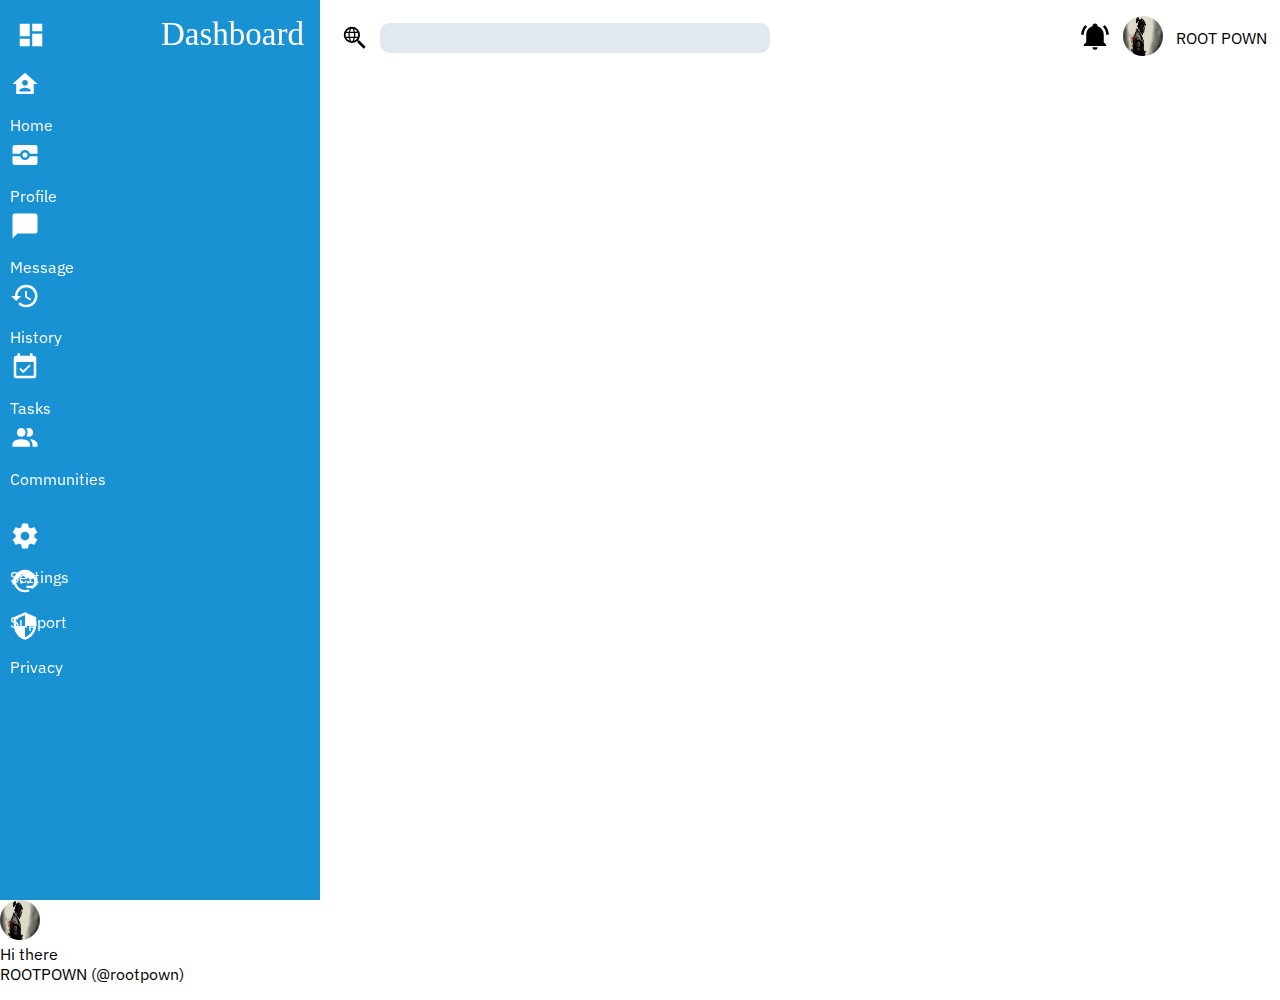
==== components/index.html @ bef2fa67 "фиксация изменения кода" ====
<!DOCTYPE html>
<html lang="en">
<head>
    <meta charset="UTF-8">
    <meta name="viewport" content="width=device-width, initial-scale=1.0">
    <title>dashboard</title>

    <link rel="stylesheet" href="../components/style/main/main.css">
</head>
<body>
    <div class="container">
                    <div class="nav_header">
                        <div class="nav_logo">
                            <img src="../icon/view-dashboard.svg" alt="">
                            <span>Dashboard</span>
                        </div>
                        <div class="nav_notification">
                            <ul class="nav_navigator_u">
                                <li class="li_1"><div class="li_home"></div>Home</li>
                                <li class="li_2"><div class="li_profile"></div>Profile</li>
                                <li class="li_3"><div class="li_message"></div>Message</li>
                                <li class="li_4"><div class="li_history"></div>History</li>
                                <li class="li_5"><div class="li_tasks"></div>Tasks</li>
                                <li class="li_6"><div class="li_communities"></div>Communities</li>
                            </ul>
                            <ul class="nav_navigator_d">
                                <li class="li_7"><div class="li_settings"></div>Settings</li>
                                <li class="li_8"><div class="li_support"></div>Support</li>
                                <li class="li_9"><div class="li_privacy"></div>Privacy</li>
                            </ul>
                        </div>
                    </div>
                    <div class="each_cont">
                <div class="each_page">
                        <div class="each_input">
                            <img src="/icon/search-web.svg" alt="">
                            <input class="each_i" type="text" >
                        </div>
                        <div class="each_user">
                            <ul>
                                <li><img src="/icon/bell-ring.svg" alt=""></li>
                                <li><div class="each_user_radius"><img src="/icon/ghost.jpg" alt=""></div></li>
                                <li><p>ROOT POWN</p></li>
                            </ul>
                        </div>
                    </div>
                </div>
                    <div class="each_list">
                        <div class="each_start">
                            <div class="each_user_radius">
                                <img src="/icon/ghost.jpg" alt="">
                            </div>
                            <p>Hi there</p>
                            <span>ROOTPOWN (@rootpown)</span>
                        </div>
                        <div class="each_end">
                            <div class="each_end_list">
                                <ul class="ul_each_class">
                                    <li></li>
                                    <li></li>
                                    <li></li>
                                </ul>
                            </div>
                        </div>
                    </div>
                    </div>
    </div>
</body>
</html>
---- components/style/main/main.css ----
@import url("https://fonts.googleapis.com/css2?family=IBM+Plex+Sans:ital,wght@0,100;0,200;0,300;0,400;0,500;0,600;0,700;1,100;1,200;1,300;1,400;1,500;1,600;1,700&display=swap");
body,
h1,
h2,
h3,
p {
  padding: 0;
  margin: 0;
}

li {
  list-style: none;
}

img {
  width: 30px;
}

body {
  font-family: "IBM Plex Sans", sans-serif;
}

.container {
  display: grid;
  grid-template-columns: 1fr 3fr;
}

.nav_header {
  background-color: #1992d4;
  height: 100vh;
}
.nav_header .nav_logo {
  color: #fff;
  filter: brightness(0) saturate(100%) invert(100%);
  padding: 1rem;
  display: grid;
  grid-template-columns: 3fr 1fr;
  justify-content: center;
  align-items: center;
}
.nav_header .nav_logo span {
  font-size: 33px;
  font-family: bold;
}
.nav_header .nav_notification {
  display: grid;
  color: #fff;
  filter: brightness(0) saturate(100%) invert(100%);
  grid-gap: 2rem;
}
.nav_header .nav_notification .nav_navigator_u,
.nav_header .nav_notification .nav_navigator_d {
  padding: 0 0 0 10px;
  margin: 0;
  display: grid;
  grid-gap: 0.3rem;
}
.nav_header .nav_notification .nav_navigator_u li,
.nav_header .nav_notification .nav_navigator_d li {
  display: grid;
  align-items: center;
  gap: 1rem;
  background-repeat: no-repeat;
}
.nav_header .nav_notification .nav_navigator_u .li_home,
.nav_header .nav_notification .nav_navigator_u .li_profile,
.nav_header .nav_notification .nav_navigator_u .li_message,
.nav_header .nav_notification .nav_navigator_u .li_history,
.nav_header .nav_notification .nav_navigator_u .li_tasks,
.nav_header .nav_notification .nav_navigator_u .li_communities,
.nav_header .nav_notification .nav_navigator_u .li_settings,
.nav_header .nav_notification .nav_navigator_u .li_support,
.nav_header .nav_notification .nav_navigator_u .li_privacy,
.nav_header .nav_notification .nav_navigator_d .li_home,
.nav_header .nav_notification .nav_navigator_d .li_profile,
.nav_header .nav_notification .nav_navigator_d .li_message,
.nav_header .nav_notification .nav_navigator_d .li_history,
.nav_header .nav_notification .nav_navigator_d .li_tasks,
.nav_header .nav_notification .nav_navigator_d .li_communities,
.nav_header .nav_notification .nav_navigator_d .li_settings,
.nav_header .nav_notification .nav_navigator_d .li_support,
.nav_header .nav_notification .nav_navigator_d .li_privacy {
  width: 30px;
  height: 30px;
}
.nav_header .nav_notification .nav_navigator_u .li_home,
.nav_header .nav_notification .nav_navigator_d .li_home {
  background-image: url("/icon/home-account.svg");
}
.nav_header .nav_notification .nav_navigator_u .li_profile,
.nav_header .nav_notification .nav_navigator_d .li_profile {
  background-image: url("/icon/passport-biometric.svg");
}
.nav_header .nav_notification .nav_navigator_u .li_message,
.nav_header .nav_notification .nav_navigator_d .li_message {
  background-image: url("/icon/message.svg");
}
.nav_header .nav_notification .nav_navigator_u .li_history,
.nav_header .nav_notification .nav_navigator_d .li_history {
  background-image: url("/icon/history.svg");
}
.nav_header .nav_notification .nav_navigator_u .li_tasks,
.nav_header .nav_notification .nav_navigator_d .li_tasks {
  background-image: url("/icon/calendar-check.svg");
}
.nav_header .nav_notification .nav_navigator_u .li_communities,
.nav_header .nav_notification .nav_navigator_d .li_communities {
  background-image: url("/icon/account-multiple.svg");
}
.nav_header .nav_notification .nav_navigator_u .li_settings,
.nav_header .nav_notification .nav_navigator_d .li_settings {
  background-image: url("/icon/cog.svg");
}
.nav_header .nav_notification .nav_navigator_u .li_support,
.nav_header .nav_notification .nav_navigator_d .li_support {
  background-image: url("/icon/face-agent.svg");
}
.nav_header .nav_notification .nav_navigator_u .li_privacy,
.nav_header .nav_notification .nav_navigator_d .li_privacy {
  background-image: url("/icon/secure.svg");
}
.nav_header .nav_notification .nav_navigator_d {
  grid-template-rows: repeat(3, 40px);
}

.each_cont .each_page {
  display: grid;
  grid-template-columns: 3fr 1fr;
  align-items: center;
}
.each_cont .each_input {
  display: grid;
  grid-template-columns: 50px 400px;
}
.each_cont .each_input img {
  margin-left: 20px;
}
.each_cont .each_input input {
  border-radius: 10px;
  margin-left: 10px;
  background-color: #e2e8f0;
  border: none;
}
.each_cont .each_user > ul {
  display: grid;
  grid-template-columns: repeat(3, auto);
  align-items: center;
}

.each_user_radius img {
  width: 40px;
  height: 40px;
  border-radius: 50%;
  background-attachment: fixed;
  background-position: center;
}/*# sourceMappingURL=main.css.map */
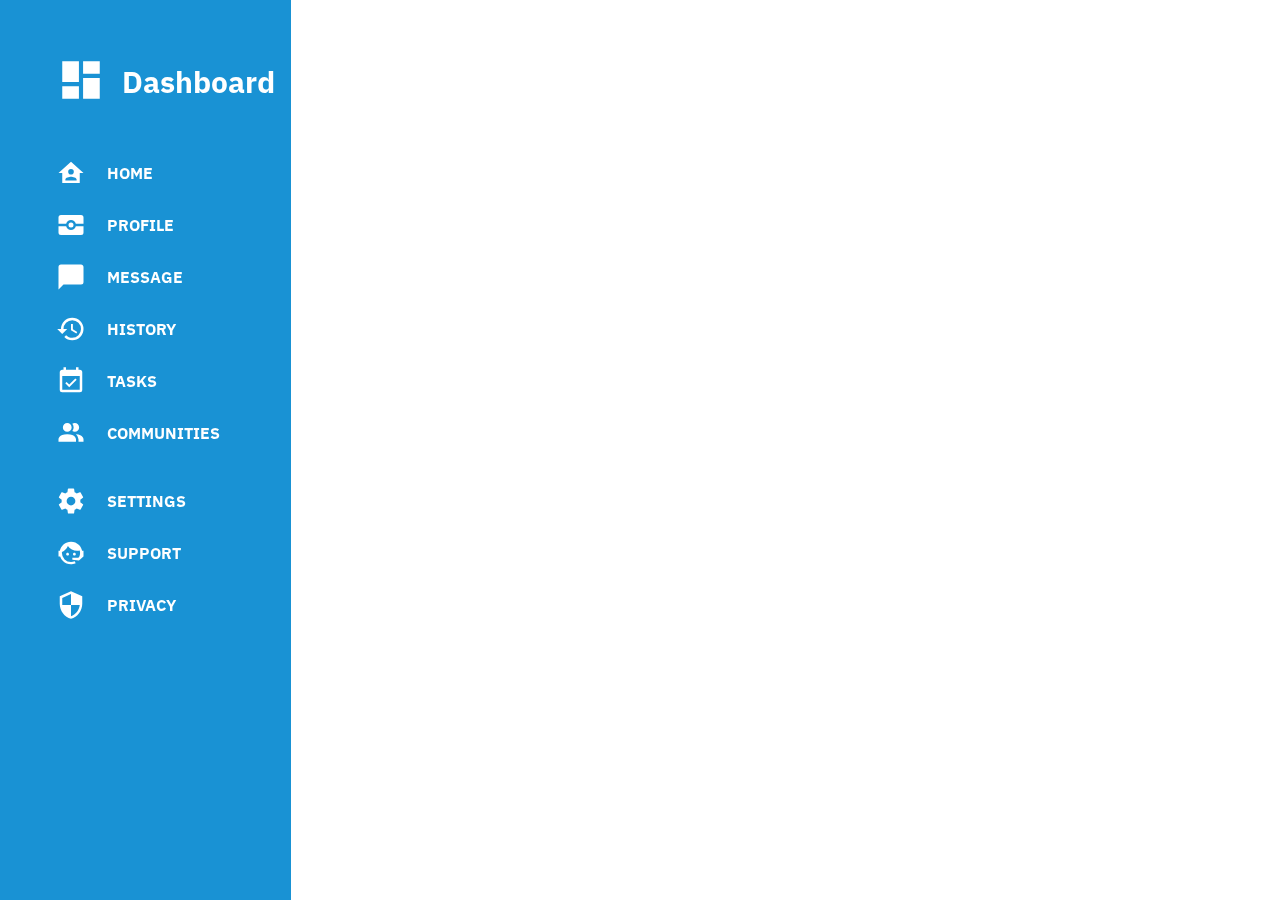
==== commit eb123842: "рефакторинг кода" ====
--- a/components/index.html
+++ b/components/index.html
@@ -3,67 +3,77 @@
 <head>
     <meta charset="UTF-8">
     <meta name="viewport" content="width=device-width, initial-scale=1.0">
-    <title>dashboard</title>
-
+    <title>Dashboard</title>
     <link rel="stylesheet" href="../components/style/main/main.css">
 </head>
 <body>
     <div class="container">
-                    <div class="nav_header">
-                        <div class="nav_logo">
-                            <img src="../icon/view-dashboard.svg" alt="">
-                            <span>Dashboard</span>
-                        </div>
-                        <div class="nav_notification">
-                            <ul class="nav_navigator_u">
-                                <li class="li_1"><div class="li_home"></div>Home</li>
-                                <li class="li_2"><div class="li_profile"></div>Profile</li>
-                                <li class="li_3"><div class="li_message"></div>Message</li>
-                                <li class="li_4"><div class="li_history"></div>History</li>
-                                <li class="li_5"><div class="li_tasks"></div>Tasks</li>
-                                <li class="li_6"><div class="li_communities"></div>Communities</li>
-                            </ul>
-                            <ul class="nav_navigator_d">
-                                <li class="li_7"><div class="li_settings"></div>Settings</li>
-                                <li class="li_8"><div class="li_support"></div>Support</li>
-                                <li class="li_9"><div class="li_privacy"></div>Privacy</li>
-                            </ul>
-                        </div>
-                    </div>
-                    <div class="each_cont">
-                <div class="each_page">
-                        <div class="each_input">
-                            <img src="/icon/search-web.svg" alt="">
-                            <input class="each_i" type="text" >
-                        </div>
-                        <div class="each_user">
-                            <ul>
-                                <li><img src="/icon/bell-ring.svg" alt=""></li>
-                                <li><div class="each_user_radius"><img src="/icon/ghost.jpg" alt=""></div></li>
-                                <li><p>ROOT POWN</p></li>
-                            </ul>
-                        </div>
-                    </div>
-                </div>
-                    <div class="each_list">
-                        <div class="each_start">
-                            <div class="each_user_radius">
-                                <img src="/icon/ghost.jpg" alt="">
-                            </div>
-                            <p>Hi there</p>
-                            <span>ROOTPOWN (@rootpown)</span>
-                        </div>
-                        <div class="each_end">
-                            <div class="each_end_list">
-                                <ul class="ul_each_class">
-                                    <li></li>
-                                    <li></li>
-                                    <li></li>
-                                </ul>
-                            </div>
-                        </div>
-                    </div>
-                    </div>
+        <div class="header">
+            <div class="logo">
+                <ul>
+                    <li>
+                        <img src="/icon/view-dashboard.svg" alt="">
+                    </li>
+                    <li>
+                        <p>Dashboard</p>
+                    </li>
+                </ul>
+            </div>
+            <div class="header_list_up">
+                <ul>
+                    <li>
+                        <img src="/icon/home-account.svg" alt="home">
+                            <p>HOME</p>
+                        </img>
+                    </li>
+                    <li>
+                        <img src="/icon/passport-biometric.svg" alt="profile">
+                            <p>PROFILE</p>
+                        </img>
+                    </li>
+                    <li>
+                        <img src="/icon/message.svg" alt="message">
+                            <p>MESSAGE</p>
+                        </img>
+                    </li>
+                    <li>
+                        <img src="/icon/history.svg" alt="history">
+                            <p>HISTORY</p>
+                        </img>
+                    </li>
+                    <li>
+                        <img src="/icon/calendar-check.svg" alt="tasks">
+                            <p>TASKS</p>
+                        </img>
+                    </li>
+                    <li>
+                        <img src="/icon/account-multiple.svg" alt="communities">
+                            <p>COMMUNITIES</p>
+                        </img>
+                    </li>
+                </ul>
+            </div>
+            <div class="header_list_down">
+                <ul>
+                    <li>
+                        <img src="/icon/cog.svg" alt="settings">
+                            <p>SETTINGS</p>
+                        </img>
+                    </li>
+                    <li>
+                        <img src="/icon/face-agent.svg" alt="support">
+                            <p>SUPPORT</p>
+                        </img>
+                    </li>
+                    <li>
+                        <img src="/icon/secure.svg" alt="privacy">
+                            <p>PRIVACY</p>
+                        </img>
+                    </li>
+                </ul>
+            </div>
+        </div>
     </div>
+
 </body>
-</html>+</html>
--- a/components/style/main/main.css
+++ b/components/style/main/main.css
@@ -1,156 +1,54 @@
 @import url("https://fonts.googleapis.com/css2?family=IBM+Plex+Sans:ital,wght@0,100;0,200;0,300;0,400;0,500;0,600;0,700;1,100;1,200;1,300;1,400;1,500;1,600;1,700&display=swap");
-body,
-h1,
-h2,
-h3,
-p {
+html, body {
+  height: 100%;
   padding: 0;
   margin: 0;
 }
 
-li {
+ul, li {
   list-style: none;
-}
-
-img {
-  width: 30px;
-}
-
-body {
-  font-family: "IBM Plex Sans", sans-serif;
 }
 
 .container {
   display: grid;
-  grid-template-columns: 1fr 3fr;
+  grid-template-columns: 1fr 5fr;
+  font-family: "IBM Plex Sans", sans-serif;
+  font-weight: bold;
+  height: 100%;
 }
 
-.nav_header {
+.header {
+  padding: 1rem;
   background-color: #1992d4;
-  height: 100vh;
 }
-.nav_header .nav_logo {
-  color: #fff;
+.header ul > li {
   filter: brightness(0) saturate(100%) invert(100%);
-  padding: 1rem;
+}
+.header .logo > ul {
   display: grid;
-  grid-template-columns: 3fr 1fr;
-  justify-content: center;
+  grid-template-columns: 0.3fr 1fr;
+  align-items: center;
+  gap: 1rem;
+}
+.header .logo > ul img {
+  width: 50px;
+}
+.header .logo > ul p {
+  font-size: 30px;
+}
+.header .header_list_up > ul li {
+  display: grid;
+  grid-template-columns: 0.3fr 1fr;
   align-items: center;
 }
-.nav_header .nav_logo span {
-  font-size: 33px;
-  font-family: bold;
+.header .header_list_up > ul li > img {
+  width: 30px;
 }
-.nav_header .nav_notification {
+.header .header_list_down > ul li {
   display: grid;
-  color: #fff;
-  filter: brightness(0) saturate(100%) invert(100%);
-  grid-gap: 2rem;
-}
-.nav_header .nav_notification .nav_navigator_u,
-.nav_header .nav_notification .nav_navigator_d {
-  padding: 0 0 0 10px;
-  margin: 0;
-  display: grid;
-  grid-gap: 0.3rem;
-}
-.nav_header .nav_notification .nav_navigator_u li,
-.nav_header .nav_notification .nav_navigator_d li {
-  display: grid;
-  align-items: center;
-  gap: 1rem;
-  background-repeat: no-repeat;
-}
-.nav_header .nav_notification .nav_navigator_u .li_home,
-.nav_header .nav_notification .nav_navigator_u .li_profile,
-.nav_header .nav_notification .nav_navigator_u .li_message,
-.nav_header .nav_notification .nav_navigator_u .li_history,
-.nav_header .nav_notification .nav_navigator_u .li_tasks,
-.nav_header .nav_notification .nav_navigator_u .li_communities,
-.nav_header .nav_notification .nav_navigator_u .li_settings,
-.nav_header .nav_notification .nav_navigator_u .li_support,
-.nav_header .nav_notification .nav_navigator_u .li_privacy,
-.nav_header .nav_notification .nav_navigator_d .li_home,
-.nav_header .nav_notification .nav_navigator_d .li_profile,
-.nav_header .nav_notification .nav_navigator_d .li_message,
-.nav_header .nav_notification .nav_navigator_d .li_history,
-.nav_header .nav_notification .nav_navigator_d .li_tasks,
-.nav_header .nav_notification .nav_navigator_d .li_communities,
-.nav_header .nav_notification .nav_navigator_d .li_settings,
-.nav_header .nav_notification .nav_navigator_d .li_support,
-.nav_header .nav_notification .nav_navigator_d .li_privacy {
-  width: 30px;
-  height: 30px;
-}
-.nav_header .nav_notification .nav_navigator_u .li_home,
-.nav_header .nav_notification .nav_navigator_d .li_home {
-  background-image: url("/icon/home-account.svg");
-}
-.nav_header .nav_notification .nav_navigator_u .li_profile,
-.nav_header .nav_notification .nav_navigator_d .li_profile {
-  background-image: url("/icon/passport-biometric.svg");
-}
-.nav_header .nav_notification .nav_navigator_u .li_message,
-.nav_header .nav_notification .nav_navigator_d .li_message {
-  background-image: url("/icon/message.svg");
-}
-.nav_header .nav_notification .nav_navigator_u .li_history,
-.nav_header .nav_notification .nav_navigator_d .li_history {
-  background-image: url("/icon/history.svg");
-}
-.nav_header .nav_notification .nav_navigator_u .li_tasks,
-.nav_header .nav_notification .nav_navigator_d .li_tasks {
-  background-image: url("/icon/calendar-check.svg");
-}
-.nav_header .nav_notification .nav_navigator_u .li_communities,
-.nav_header .nav_notification .nav_navigator_d .li_communities {
-  background-image: url("/icon/account-multiple.svg");
-}
-.nav_header .nav_notification .nav_navigator_u .li_settings,
-.nav_header .nav_notification .nav_navigator_d .li_settings {
-  background-image: url("/icon/cog.svg");
-}
-.nav_header .nav_notification .nav_navigator_u .li_support,
-.nav_header .nav_notification .nav_navigator_d .li_support {
-  background-image: url("/icon/face-agent.svg");
-}
-.nav_header .nav_notification .nav_navigator_u .li_privacy,
-.nav_header .nav_notification .nav_navigator_d .li_privacy {
-  background-image: url("/icon/secure.svg");
-}
-.nav_header .nav_notification .nav_navigator_d {
-  grid-template-rows: repeat(3, 40px);
-}
-
-.each_cont .each_page {
-  display: grid;
-  grid-template-columns: 3fr 1fr;
+  grid-template-columns: 0.3fr 1fr;
   align-items: center;
 }
-.each_cont .each_input {
-  display: grid;
-  grid-template-columns: 50px 400px;
-}
-.each_cont .each_input img {
-  margin-left: 20px;
-}
-.each_cont .each_input input {
-  border-radius: 10px;
-  margin-left: 10px;
-  background-color: #e2e8f0;
-  border: none;
-}
-.each_cont .each_user > ul {
-  display: grid;
-  grid-template-columns: repeat(3, auto);
-  align-items: center;
-}
-
-.each_user_radius img {
-  width: 40px;
-  height: 40px;
-  border-radius: 50%;
-  background-attachment: fixed;
-  background-position: center;
+.header .header_list_down > ul li > img {
+  width: 30px;
 }/*# sourceMappingURL=main.css.map */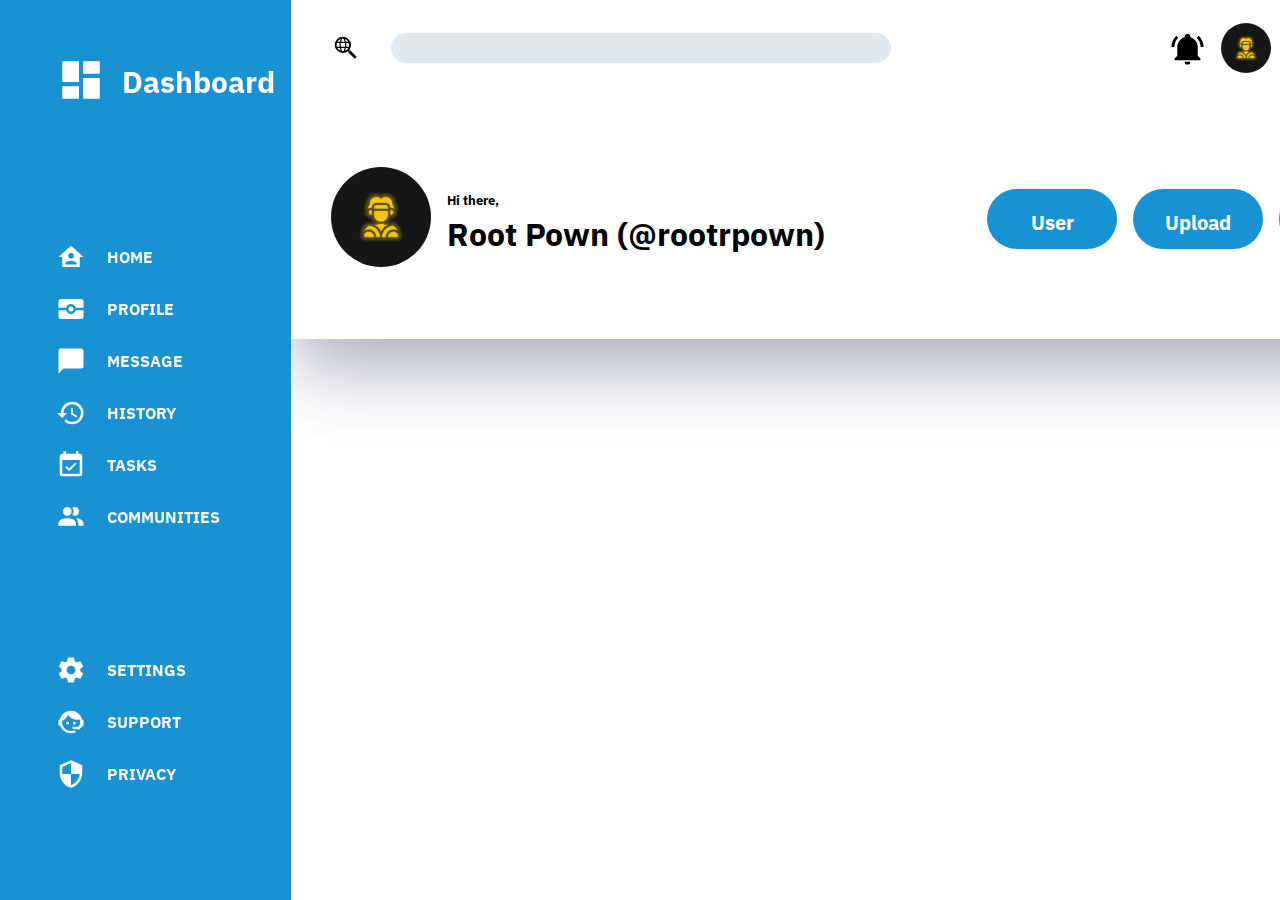
==== commit 53960025: "завершение половины семантики" ====
--- a/components/index.html
+++ b/components/index.html
@@ -9,6 +9,51 @@
 <body>
     <div class="container">
         <div class="header">
+            <div class="header_up">
+                <div class="header_left">
+                    <ul>
+                        <li>
+                            <img src="/icon/search-web.svg" alt="search">
+                        </li>
+                        <li>
+                            <div class="search_bar"></div>
+                        </li>
+                    </ul>
+                </div>
+                <div class="header_right">
+                    <ul>
+                        <li>
+                            <img src="/icon/bell-ring.svg" alt="bell-ring">
+                        </li>
+                        <li>
+                            <img src="/icon/user.jpeg" alt="" class="user_logo">
+                        </li>
+                        <li>
+                            <p>Rooty Powner</p>
+                        </li>
+                    </ul>
+                </div>
+            </div>
+            <div class="header_button">
+                <div class="header_button_left">
+                    <ul>
+                        <li><img src="/icon/user.jpeg" alt="user"></li>
+                        <li>
+                            <h5>Hi there,</h5>
+                            <h1>Root Pown (@rootrpown)</h1>
+                        </li>
+                    </ul>
+                </div>
+                <div class="header_button_right">
+                    <ul>
+                        <li>User</li>
+                        <li>Upload</li>
+                        <li>Share</li>
+                    </ul>
+                </div>
+            </div>
+        </div>
+        <div class="sidebar">
             <div class="logo">
                 <ul>
                     <li>
@@ -19,7 +64,7 @@
                     </li>
                 </ul>
             </div>
-            <div class="header_list_up">
+            <div class="sidebar_list_up">
                 <ul>
                     <li>
                         <img src="/icon/home-account.svg" alt="home">
@@ -53,7 +98,7 @@
                     </li>
                 </ul>
             </div>
-            <div class="header_list_down">
+            <div class="sidebar_list_down">
                 <ul>
                     <li>
                         <img src="/icon/cog.svg" alt="settings">
@@ -73,6 +118,7 @@
                 </ul>
             </div>
         </div>
+        
     </div>
 
 </body>
--- a/components/style/main/main.css
+++ b/components/style/main/main.css
@@ -9,46 +9,126 @@
   list-style: none;
 }
 
+img {
+  width: 50px;
+}
+
 .container {
   display: grid;
-  grid-template-columns: 1fr 5fr;
+  grid-template-columns: 1fr 4fr;
   font-family: "IBM Plex Sans", sans-serif;
   font-weight: bold;
   height: 100%;
 }
 
 .header {
+  display: grid;
+  grid-column: 2/3;
+  grid-template-rows: 100px;
+  box-shadow: 4px 27px 70px 1px rgb(171, 171, 189);
+}
+
+.header_up {
+  display: grid;
+  grid-template-columns: 3fr 1fr;
+  align-items: center;
+}
+.header_up .header_left ul {
+  display: grid;
+  grid-template-columns: 60px auto;
+}
+.header_up .header_left ul img {
+  width: 30px;
+}
+.header_up .search_bar {
+  background-color: #e2e8f0;
+  width: 500px;
+  height: 30px;
+  border-radius: 20px;
+}
+.header_up .header_right > ul {
+  display: grid;
+  grid-template-columns: repeat(3, auto);
+  align-items: center;
+}
+.header_up .header_right > ul li img[alt=bell-ring] {
+  width: 35px;
+}
+.header_up .header_right > ul li img {
+  width: 50px;
+  border-radius: 50%;
+}
+
+.header_button {
+  display: grid;
+  grid-template-columns: 1fr 1fr;
+  align-items: center;
+}
+.header_button .header_button_left > ul {
+  display: grid;
+  grid-template-columns: 100px 500px;
+  gap: 1rem;
+  align-items: center;
+}
+.header_button .header_button_left > ul li h1, .header_button .header_button_left > ul li h5 {
+  line-height: 0.5;
+}
+.header_button .header_button_left > ul li img {
+  width: 100px;
+  border-radius: 50%;
+}
+.header_button .header_button_right > ul {
+  display: grid;
+  grid-template-columns: repeat(3, 0.2fr);
+  align-items: center;
+  justify-content: end;
+  gap: 1rem;
+  text-align: center;
+}
+.header_button .header_button_right > ul li {
+  font-size: 20px;
+  color: #fff;
+  width: 100px;
+  height: 20px;
+  background-color: #1992d4;
+  padding: 20px 15px 20px 15px;
+  border-radius: 30px;
+}
+
+.sidebar {
+  display: grid;
+  grid-row: 1/-3;
   padding: 1rem;
   background-color: #1992d4;
 }
-.header ul > li {
+.sidebar ul > li {
   filter: brightness(0) saturate(100%) invert(100%);
 }
-.header .logo > ul {
+.sidebar .logo > ul {
   display: grid;
   grid-template-columns: 0.3fr 1fr;
   align-items: center;
   gap: 1rem;
 }
-.header .logo > ul img {
+.sidebar .logo > ul img {
   width: 50px;
 }
-.header .logo > ul p {
+.sidebar .logo > ul p {
   font-size: 30px;
 }
-.header .header_list_up > ul li {
+.sidebar .sidebar_list_up > ul li {
   display: grid;
   grid-template-columns: 0.3fr 1fr;
   align-items: center;
 }
-.header .header_list_up > ul li > img {
+.sidebar .sidebar_list_up > ul li > img {
   width: 30px;
 }
-.header .header_list_down > ul li {
+.sidebar .sidebar_list_down > ul li {
   display: grid;
   grid-template-columns: 0.3fr 1fr;
   align-items: center;
 }
-.header .header_list_down > ul li > img {
+.sidebar .sidebar_list_down > ul li > img {
   width: 30px;
 }/*# sourceMappingURL=main.css.map */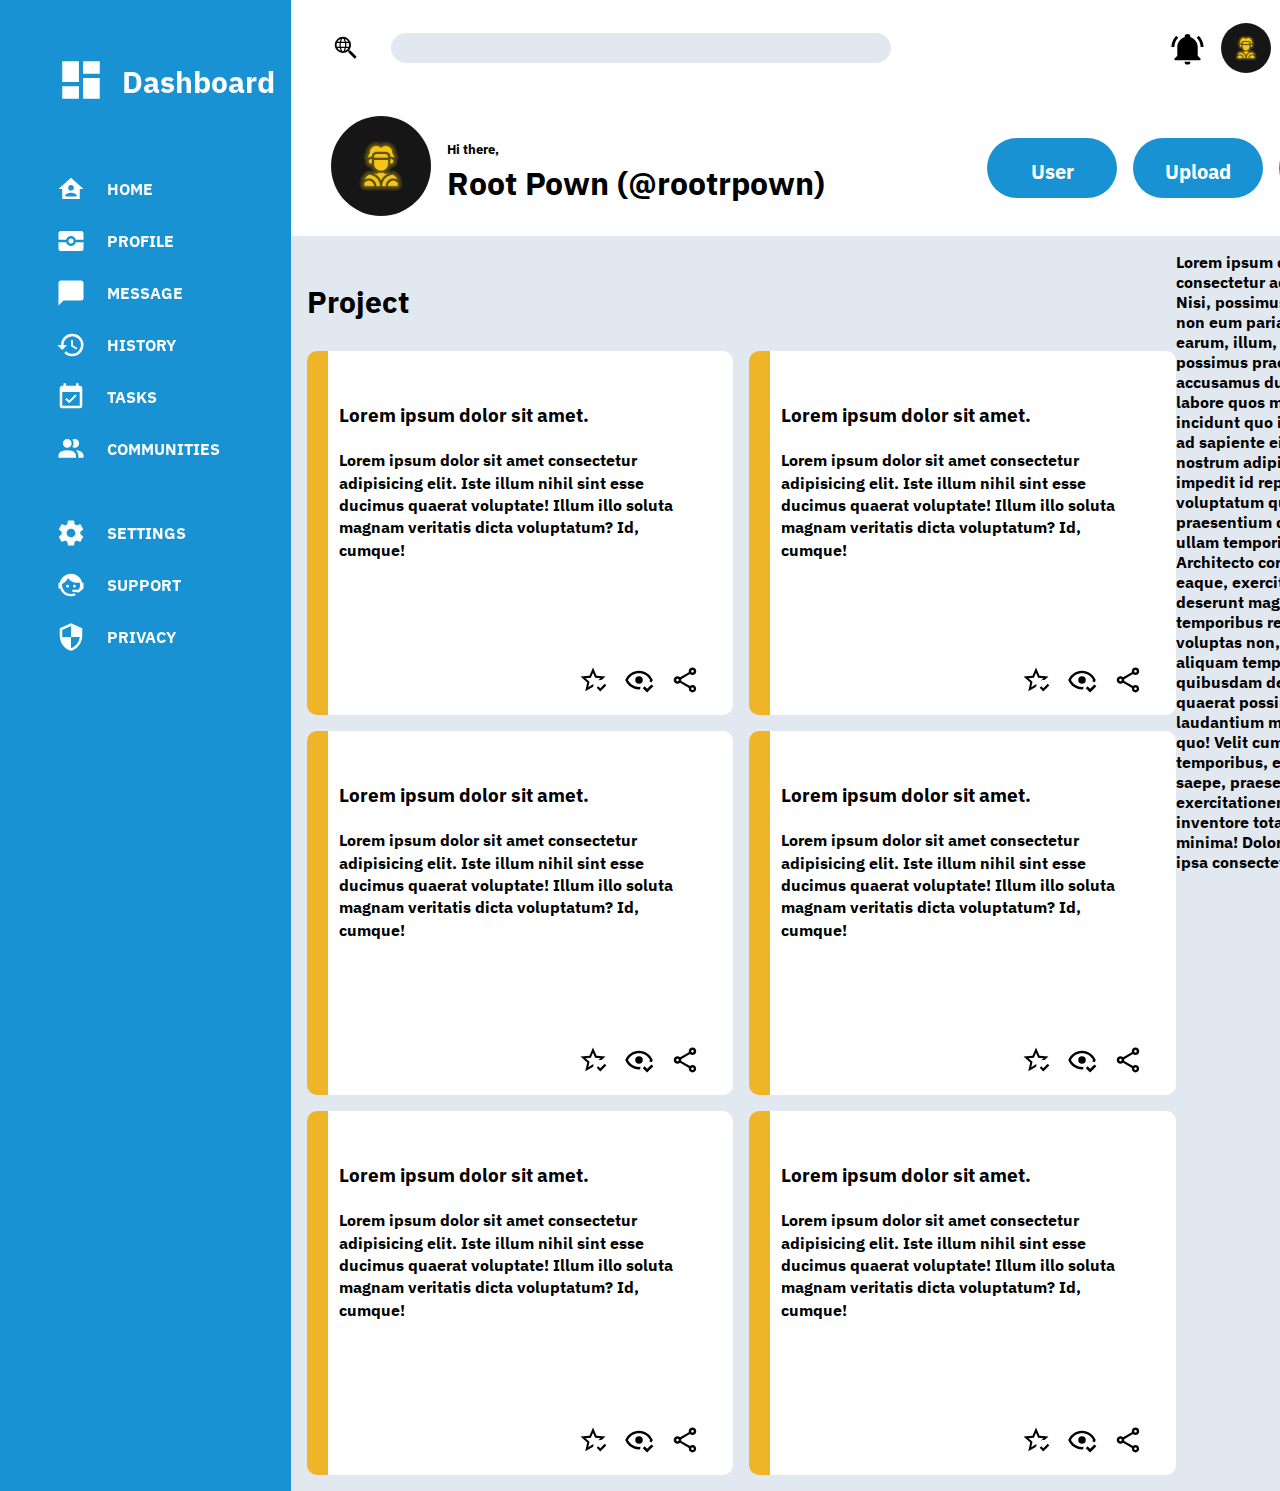
==== commit 12377d14: "рефакторинг HTML" ====
--- a/components/index.html
+++ b/components/index.html
@@ -118,7 +118,85 @@
                 </ul>
             </div>
         </div>
-        
+        <div class="main">
+            <div class="main_row">
+                <div class="main_section">
+                    <h3>Project</h3>
+                   <div class="main_card_row">
+                    <div class="main_card">
+                        <div class="main_title">
+                                <h3>Lorem ipsum dolor sit amet.</h3>
+                                <h4>Lorem ipsum dolor sit amet consectetur adipisicing elit. Iste illum nihil sint esse ducimus quaerat voluptate! Illum illo soluta magnam veritatis dicta voluptatum? Id, cumque!</h4>
+                        </div>
+                        <div class="main_imgs">
+                            <img src="/icon/star-check-outline.svg" alt="star">
+                            <img src="/icon/eye-check-outline.svg" alt="eye">
+                            <img src="/icon/share-variant-outline.svg" alt="">
+                        </div>
+                    </div>
+                    <div class="main_card">
+                        <div class="main_title">
+                                <h3>Lorem ipsum dolor sit amet.</h3>
+                                <h4>Lorem ipsum dolor sit amet consectetur adipisicing elit. Iste illum nihil sint esse ducimus quaerat voluptate! Illum illo soluta magnam veritatis dicta voluptatum? Id, cumque!</h4>
+                        </div>
+                        <div class="main_imgs">
+                            <img src="/icon/star-check-outline.svg" alt="star">
+                            <img src="/icon/eye-check-outline.svg" alt="eye">
+                            <img src="/icon/share-variant-outline.svg" alt="">
+                        </div>
+                    </div>
+                    <div class="main_card">
+                        <div class="main_title">
+                                <h3>Lorem ipsum dolor sit amet.</h3>
+                                <h4>Lorem ipsum dolor sit amet consectetur adipisicing elit. Iste illum nihil sint esse ducimus quaerat voluptate! Illum illo soluta magnam veritatis dicta voluptatum? Id, cumque!</h4>
+                        </div>
+                        <div class="main_imgs">
+                            <img src="/icon/star-check-outline.svg" alt="star">
+                            <img src="/icon/eye-check-outline.svg" alt="eye">
+                            <img src="/icon/share-variant-outline.svg" alt="">
+                        </div>
+                    </div>
+                    <div class="main_card">
+                        <div class="main_title">
+                                <h3>Lorem ipsum dolor sit amet.</h3>
+                                <h4>Lorem ipsum dolor sit amet consectetur adipisicing elit. Iste illum nihil sint esse ducimus quaerat voluptate! Illum illo soluta magnam veritatis dicta voluptatum? Id, cumque!</h4>
+                        </div>
+                        <div class="main_imgs">
+                            <img src="/icon/star-check-outline.svg" alt="star">
+                            <img src="/icon/eye-check-outline.svg" alt="eye">
+                            <img src="/icon/share-variant-outline.svg" alt="">
+                        </div>
+                    </div>
+                    <div class="main_card">
+                        <div class="main_title">
+                                <h3>Lorem ipsum dolor sit amet.</h3>
+                                <h4>Lorem ipsum dolor sit amet consectetur adipisicing elit. Iste illum nihil sint esse ducimus quaerat voluptate! Illum illo soluta magnam veritatis dicta voluptatum? Id, cumque!</h4>
+                        </div>
+                        <div class="main_imgs">
+                            <img src="/icon/star-check-outline.svg" alt="star">
+                            <img src="/icon/eye-check-outline.svg" alt="eye">
+                            <img src="/icon/share-variant-outline.svg" alt="">
+                        </div>
+                    </div>
+                    <div class="main_card">
+                        <div class="main_title">
+                                <h3>Lorem ipsum dolor sit amet.</h3>
+                                <h4>Lorem ipsum dolor sit amet consectetur adipisicing elit. Iste illum nihil sint esse ducimus quaerat voluptate! Illum illo soluta magnam veritatis dicta voluptatum? Id, cumque!</h4>
+                        </div>
+                        <div class="main_imgs">
+                            <img src="/icon/star-check-outline.svg" alt="star">
+                            <img src="/icon/eye-check-outline.svg" alt="eye">
+                            <img src="/icon/share-variant-outline.svg" alt="">
+                        </div>
+                    </div>
+                   </div>
+                 
+                </div>
+                <div class="main_aside">
+                   Lorem ipsum dolor sit amet consectetur adipisicing elit. Nisi, possimus. Similique non eum pariatur et quaerat earum, illum, suscipit possimus praesentium accusamus ducimus a labore quos minus vel incidunt quo ipsa, sed iure ad sapiente eius? Cum nostrum adipisci autem impedit id repellat tempore, voluptatum quo rem esse, praesentium dignissimos ullam temporibus fugiat. Architecto corporis dolore eaque, exercitationem deserunt magnam quisquam temporibus rem dolorum voluptas non, illum eveniet aliquam tempore sint harum quibusdam delectus quaerat possimus aut iure laudantium minima odio quo! Velit cumque fugit temporibus, explicabo saepe, praesentium exercitationem sapiente inventore totam ducimus minima! Doloribus natus ipsa consectetur fugit.
+                </div>
+            </div>
+        </div>
     </div>
 
 </body>
--- a/components/style/main/main.css
+++ b/components/style/main/main.css
@@ -1,11 +1,13 @@
 @import url("https://fonts.googleapis.com/css2?family=IBM+Plex+Sans:ital,wght@0,100;0,200;0,300;0,400;0,500;0,600;0,700;1,100;1,200;1,300;1,400;1,500;1,600;1,700&display=swap");
-html, body {
+html,
+body {
   height: 100%;
   padding: 0;
   margin: 0;
 }
 
-ul, li {
+ul,
+li {
   list-style: none;
 }
 
@@ -70,7 +72,8 @@
   gap: 1rem;
   align-items: center;
 }
-.header_button .header_button_left > ul li h1, .header_button .header_button_left > ul li h5 {
+.header_button .header_button_left > ul li h1,
+.header_button .header_button_left > ul li h5 {
   line-height: 0.5;
 }
 .header_button .header_button_left > ul li img {
@@ -96,6 +99,7 @@
 }
 
 .sidebar {
+  grid-template-rows: 0.1fr 0.3fr 1fr;
   display: grid;
   grid-row: 1/-3;
   padding: 1rem;
@@ -131,4 +135,51 @@
 }
 .sidebar .sidebar_list_down > ul li > img {
   width: 30px;
+}
+
+.main {
+  background-color: #e2e8f0;
+  padding: 1rem;
+}
+
+.main_section {
+  display: grid;
+}
+
+.main_row {
+  display: grid;
+  grid-template-columns: 4fr 1fr;
+}
+
+.main_card_row {
+  display: grid;
+  grid-template-columns: repeat(auto-fit, minmax(350px, 1fr));
+  grid-gap: 1rem;
+}
+
+.main_section > h3 {
+  font-size: 30px;
+}
+
+.main_card {
+  min-height: 300px;
+  background: rgb(240, 180, 41);
+  background: linear-gradient(90deg, rgb(240, 180, 41) 5%, rgb(255, 255, 255) 5%);
+  border-radius: 10px;
+  padding: 2rem;
+  position: relative;
+}
+.main_card .main_title {
+  font-size: 16px;
+  line-height: 1.4;
+}
+.main_card .main_imgs {
+  position: absolute;
+  bottom: 20px;
+  right: 33px;
+  display: flex;
+  gap: 1rem;
+}
+.main_card .main_imgs img {
+  width: 30px;
 }/*# sourceMappingURL=main.css.map */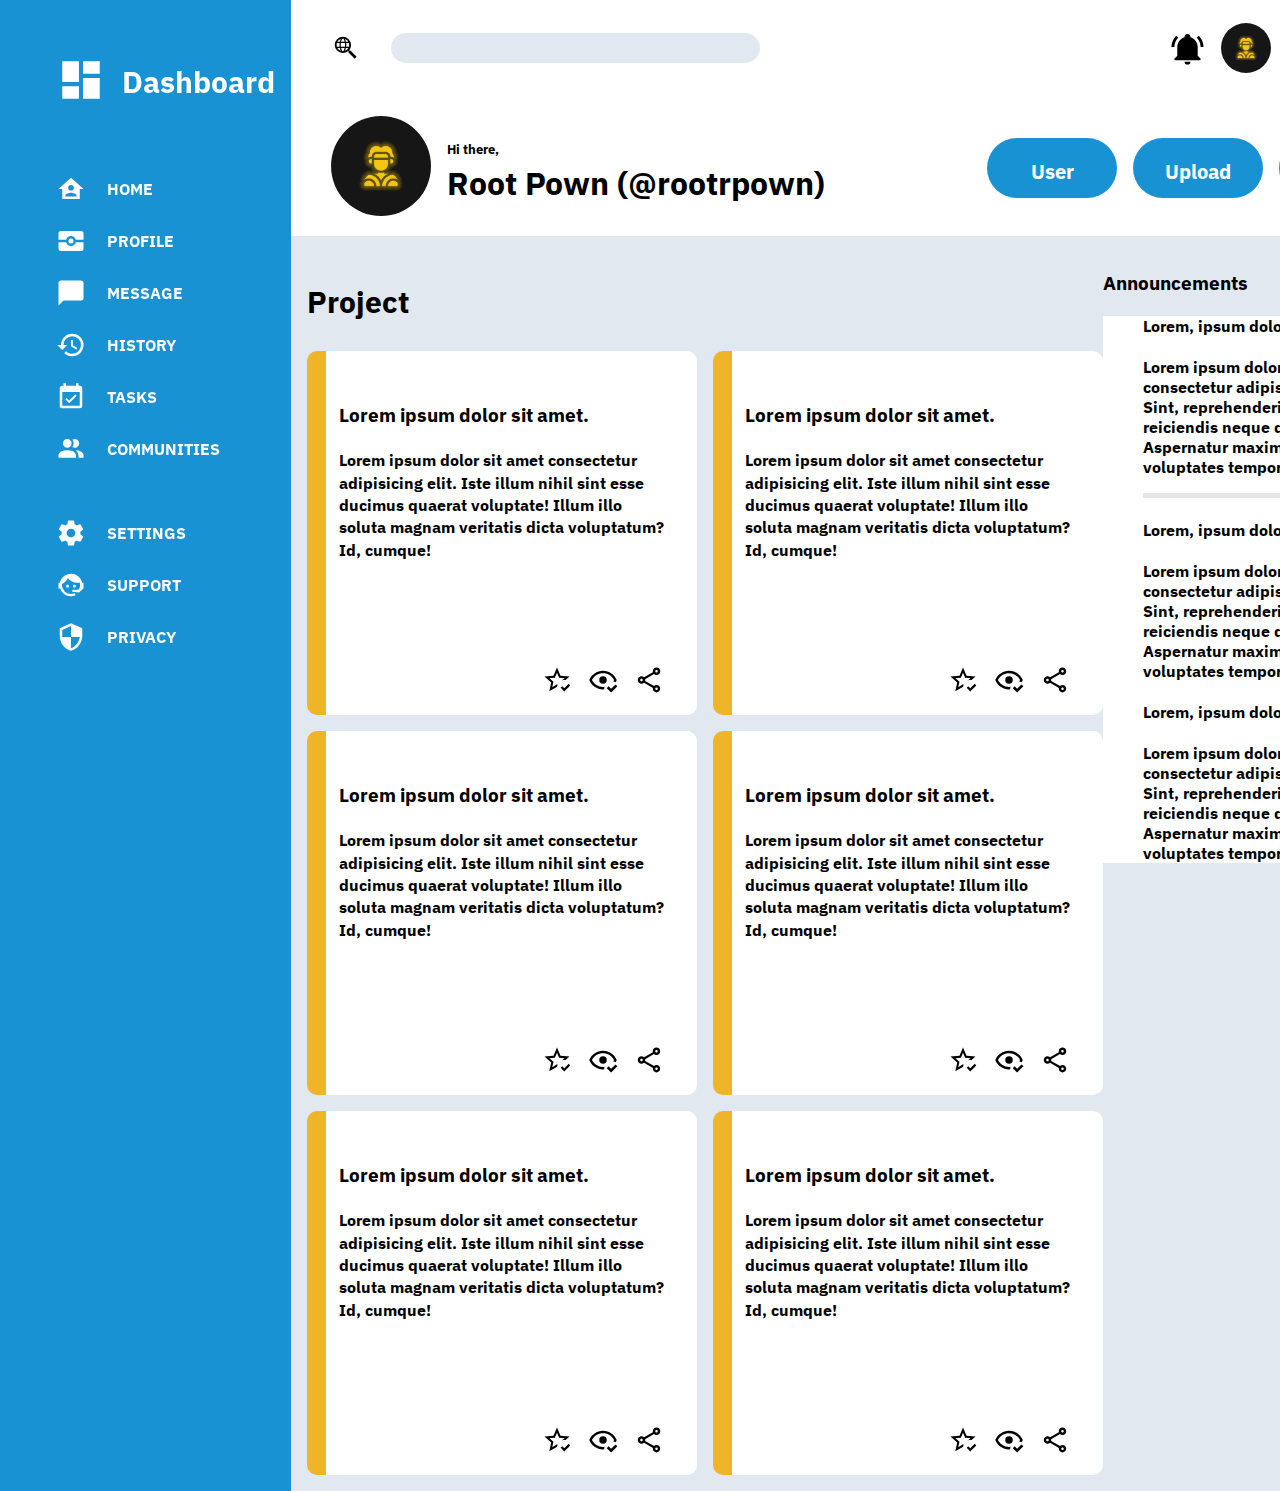
==== commit 3b1d390b: "link code" ====
--- a/components/index.html
+++ b/components/index.html
@@ -193,7 +193,29 @@
                  
                 </div>
                 <div class="main_aside">
-                   Lorem ipsum dolor sit amet consectetur adipisicing elit. Nisi, possimus. Similique non eum pariatur et quaerat earum, illum, suscipit possimus praesentium accusamus ducimus a labore quos minus vel incidunt quo ipsa, sed iure ad sapiente eius? Cum nostrum adipisci autem impedit id repellat tempore, voluptatum quo rem esse, praesentium dignissimos ullam temporibus fugiat. Architecto corporis dolore eaque, exercitationem deserunt magnam quisquam temporibus rem dolorum voluptas non, illum eveniet aliquam tempore sint harum quibusdam delectus quaerat possimus aut iure laudantium minima odio quo! Velit cumque fugit temporibus, explicabo saepe, praesentium exercitationem sapiente inventore totam ducimus minima! Doloribus natus ipsa consectetur fugit.
+                   <div class="main_aside_row">
+                    <div class="main_aside_top">
+                        <h3>Announcements</h3>
+                        <ul class="main_aside_block_list">
+                            <li>
+                                <h4>Lorem, ipsum dolor.</h4>
+                                <p>Lorem ipsum dolor, sit amet consectetur adipisicing elit. Sint, reprehenderit! Ipsum reiciendis neque quod! Aspernatur maxime facere voluptates temporibus cum!</p>
+                                <div class="white_board">
+                                    <!-- #e5e5e5 -->
+                                </div>
+                            </li>
+                            <li>
+                                <h4>Lorem, ipsum dolor.</h4>
+                                <p>Lorem ipsum dolor, sit amet consectetur adipisicing elit. Sint, reprehenderit! Ipsum reiciendis neque quod! Aspernatur maxime facere voluptates temporibus cum!</p>
+                            </li>
+                            <li>
+                                <h4>Lorem, ipsum dolor.</h4>
+                                <p>Lorem ipsum dolor, sit amet consectetur adipisicing elit. Sint, reprehenderit! Ipsum reiciendis neque quod! Aspernatur maxime facere voluptates temporibus cum!</p>
+                            </li>
+                        </ul>
+                    </div>
+                    <div class="main_aside_bottom"></div>
+                   </div>
                 </div>
             </div>
         </div>
--- a/components/style/main/main.css
+++ b/components/style/main/main.css
@@ -26,7 +26,7 @@
 .header {
   display: grid;
   grid-column: 2/3;
-  grid-template-rows: 100px;
+  grid-template-rows: repeat(auto-fill, 100px);
   box-shadow: 4px 27px 70px 1px rgb(171, 171, 189);
 }
 
@@ -44,7 +44,7 @@
 }
 .header_up .search_bar {
   background-color: #e2e8f0;
-  width: 500px;
+  width: 50%;
   height: 30px;
   border-radius: 20px;
 }
@@ -182,4 +182,13 @@
 }
 .main_card .main_imgs img {
   width: 30px;
+}
+
+.main_aside_row .main_aside_block_list {
+  background-color: #ffffff;
+}
+.main_aside_row .main_aside_block_list .white_board {
+  width: 250px;
+  height: 5px;
+  background-color: #e5e5e5;
 }/*# sourceMappingURL=main.css.map */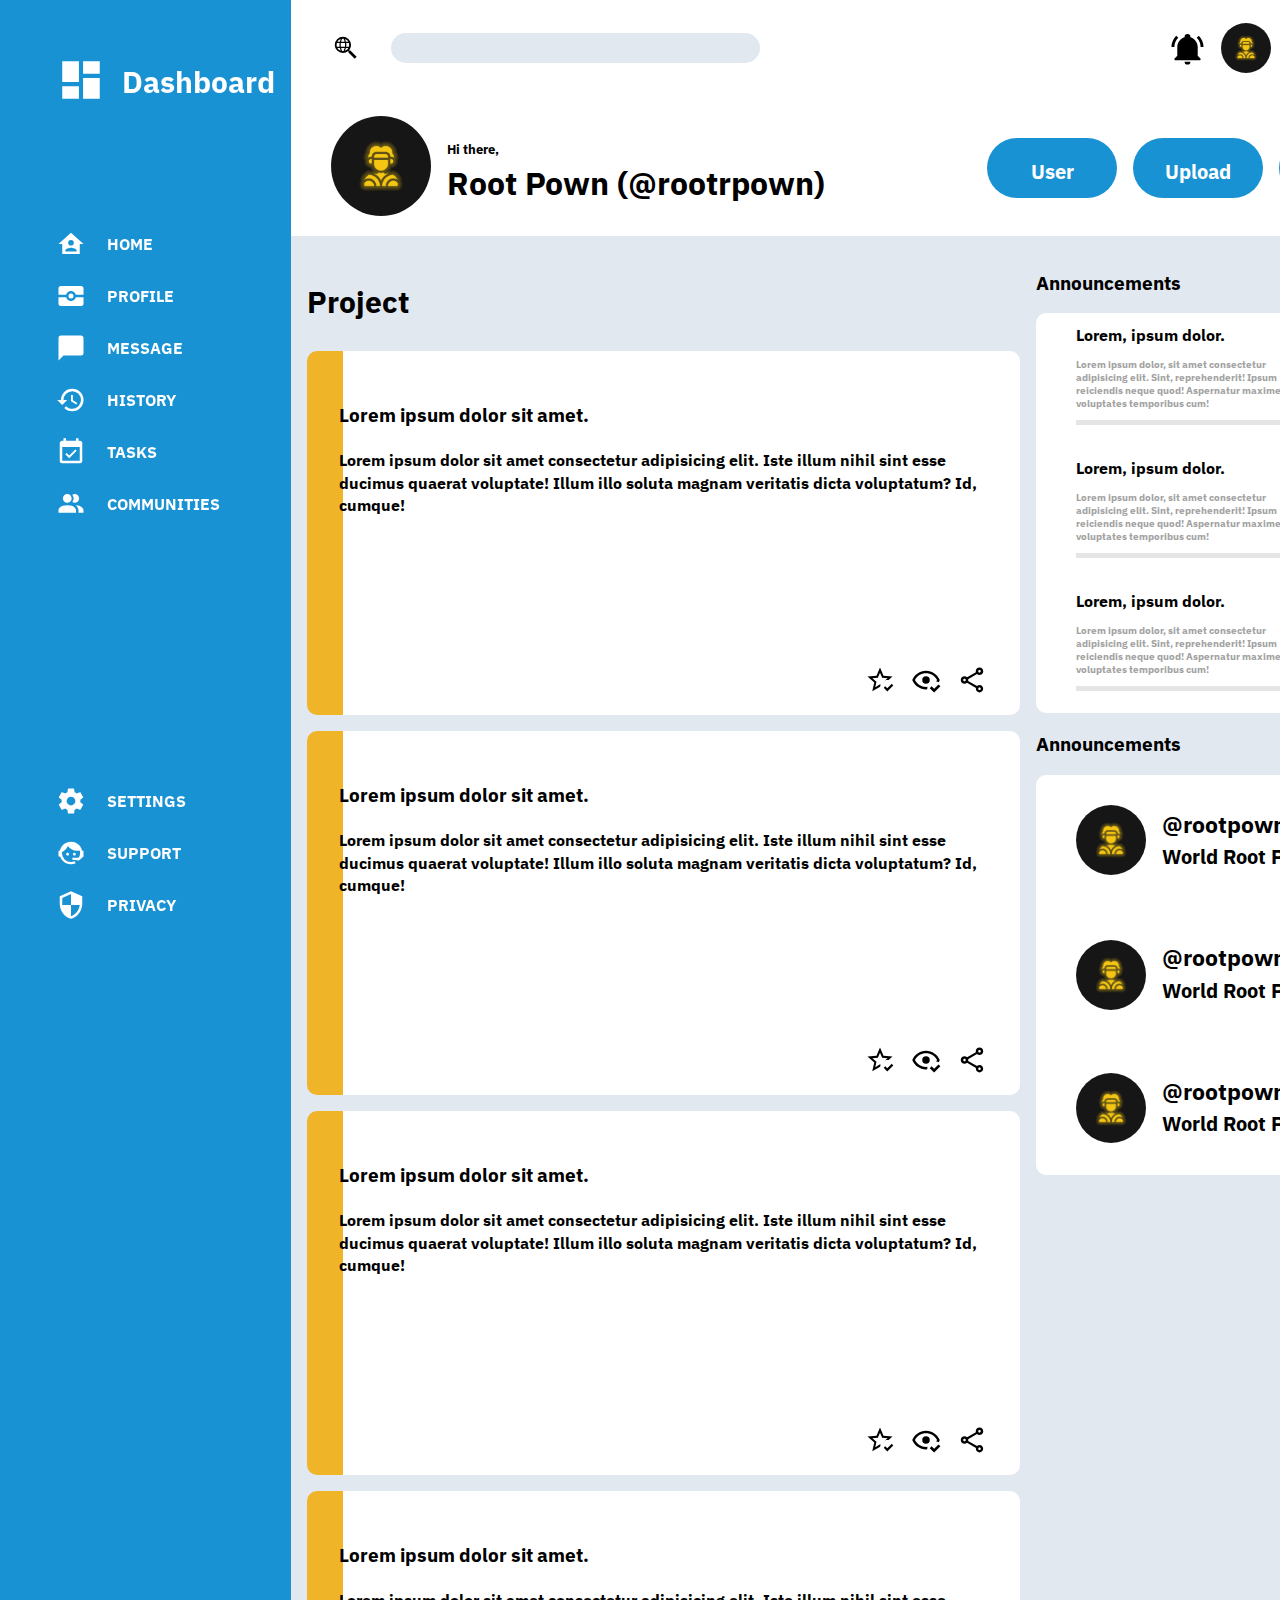
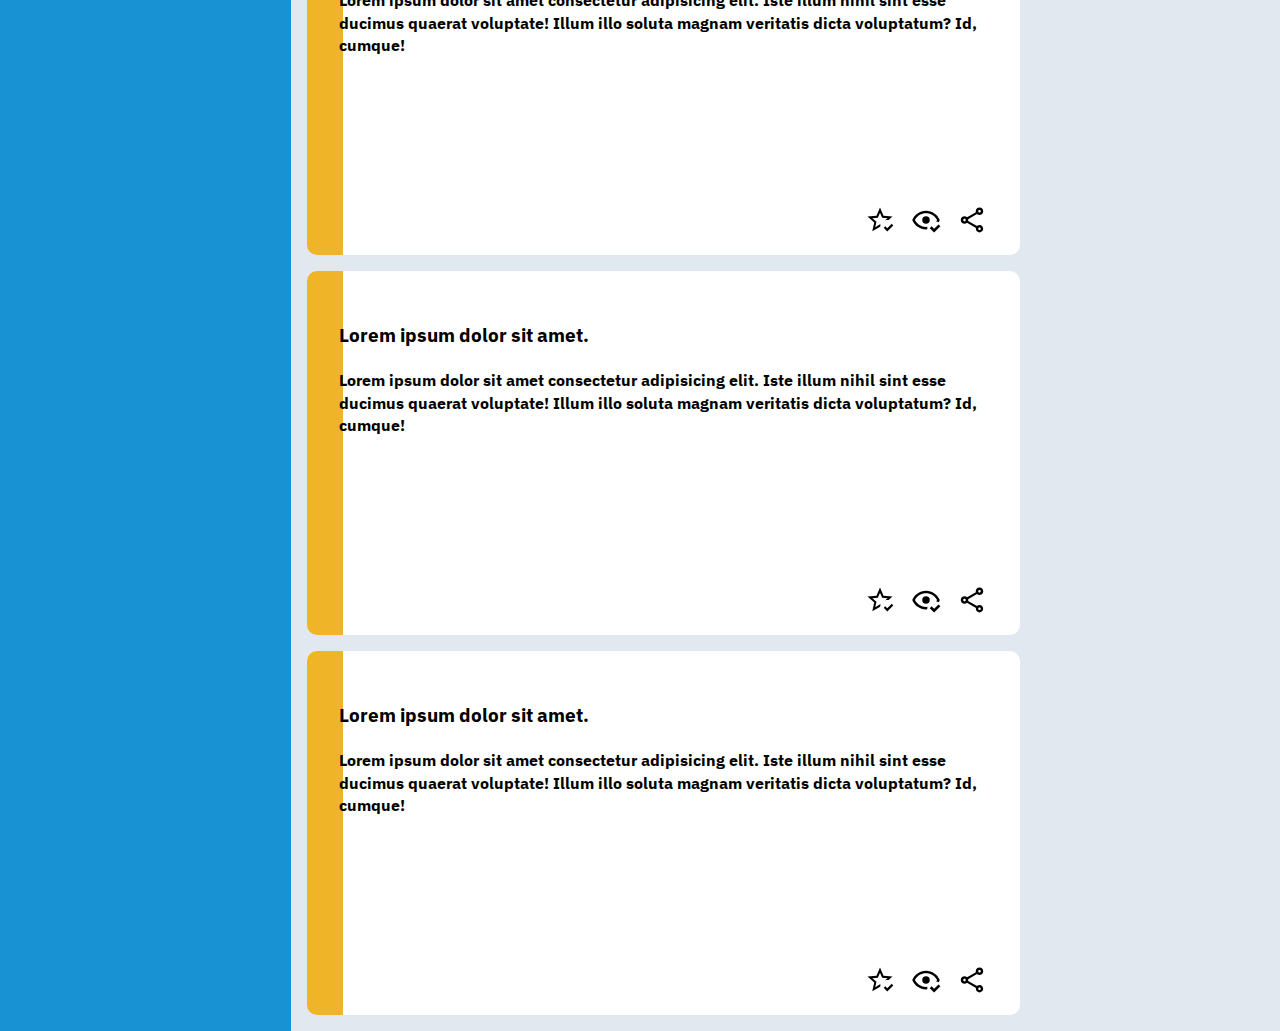
==== commit b219ecd2: "фиксация кода" ====
--- a/components/index.html
+++ b/components/index.html
@@ -200,21 +200,46 @@
                             <li>
                                 <h4>Lorem, ipsum dolor.</h4>
                                 <p>Lorem ipsum dolor, sit amet consectetur adipisicing elit. Sint, reprehenderit! Ipsum reiciendis neque quod! Aspernatur maxime facere voluptates temporibus cum!</p>
-                                <div class="white_board">
-                                    <!-- #e5e5e5 -->
-                                </div>
+                                <div class="white_board"></div>
+                            </li>
+                            <li>
+                                <h4>Lorem, ipsum dolor.</h4>
+                                <p>Lorem ipsum dolor, sit amet consectetur adipisicing elit. Sint, reprehenderit! Ipsum reiciendis neque quod! Aspernatur maxime facere voluptates temporibus cum!
+                                </p>
+                                <div class="white_board"></div>
                             </li>
                             <li>
                                 <h4>Lorem, ipsum dolor.</h4>
                                 <p>Lorem ipsum dolor, sit amet consectetur adipisicing elit. Sint, reprehenderit! Ipsum reiciendis neque quod! Aspernatur maxime facere voluptates temporibus cum!</p>
-                            </li>
-                            <li>
-                                <h4>Lorem, ipsum dolor.</h4>
-                                <p>Lorem ipsum dolor, sit amet consectetur adipisicing elit. Sint, reprehenderit! Ipsum reiciendis neque quod! Aspernatur maxime facere voluptates temporibus cum!</p>
+                                <div class="white_board"></div>
                             </li>
                         </ul>
                     </div>
-                    <div class="main_aside_bottom"></div>
+                    <div class="main_aside_bottom">
+                            <h3>Announcements</h3>
+                            <ul class="main_aside_block_list">
+                                <li>
+                                    <div class="img"><img src="/icon/user.jpeg" alt=""></div>
+                                        <div class="text">      <h3>@rootpown</h3>
+                                         World Root Pown</div>
+
+                                </li>
+                                <li>
+                                    <img src="/icon/user.jpeg" alt="">
+                                    <div class="text">
+                                        <h3>@rootpown</h3>
+                                        World Root Pown
+                                    </div>
+                                </li>
+                                <li>
+                                    <img src="/icon/user.jpeg" alt="">
+                                    <div class="text">
+                                        <h3>@rootpown</h3>
+                                        World Root Pown
+                                    </div>
+                                </li>
+                            </ul>
+                    </div>
                    </div>
                 </div>
             </div>
--- a/components/style/main/main.css
+++ b/components/style/main/main.css
@@ -148,7 +148,8 @@
 
 .main_row {
   display: grid;
-  grid-template-columns: 4fr 1fr;
+  grid-template-columns: 2fr 1fr;
+  gap: 1rem;
 }
 
 .main_card_row {
@@ -185,10 +186,49 @@
 }
 
 .main_aside_row .main_aside_block_list {
+  display: grid;
+  grid-template-rows: 1fr 1fr 1fr;
+  max-width: 330px;
+  min-height: 400px;
   background-color: #ffffff;
+  border-radius: 10px;
+}
+.main_aside_row .main_aside_block_list li > h4 {
+  line-height: 0.1;
+}
+.main_aside_row .main_aside_block_list li > p {
+  font-size: 10px;
+  color: #a2a2a2;
+  max-width: 240px;
 }
 .main_aside_row .main_aside_block_list .white_board {
-  width: 250px;
+  width: 80%;
   height: 5px;
   background-color: #e5e5e5;
+}
+
+.main_aside_bottom .main_aside_block_list {
+  display: grid;
+  grid-template-rows: 1fr 1fr 1fr;
+  max-width: 330px;
+  min-height: 400px;
+  background-color: #ffffff;
+  border-radius: 10px;
+}
+.main_aside_bottom .main_aside_block_list li {
+  display: flex;
+  align-items: center;
+  gap: 1rem;
+}
+.main_aside_bottom .main_aside_block_list .text {
+  display: flex;
+  flex-direction: column;
+  font-size: 20px;
+  line-height: 10px;
+  margin-bottom: 25px;
+}
+.main_aside_bottom img {
+  width: 70px;
+  height: 70px;
+  border-radius: 50%;
 }/*# sourceMappingURL=main.css.map */